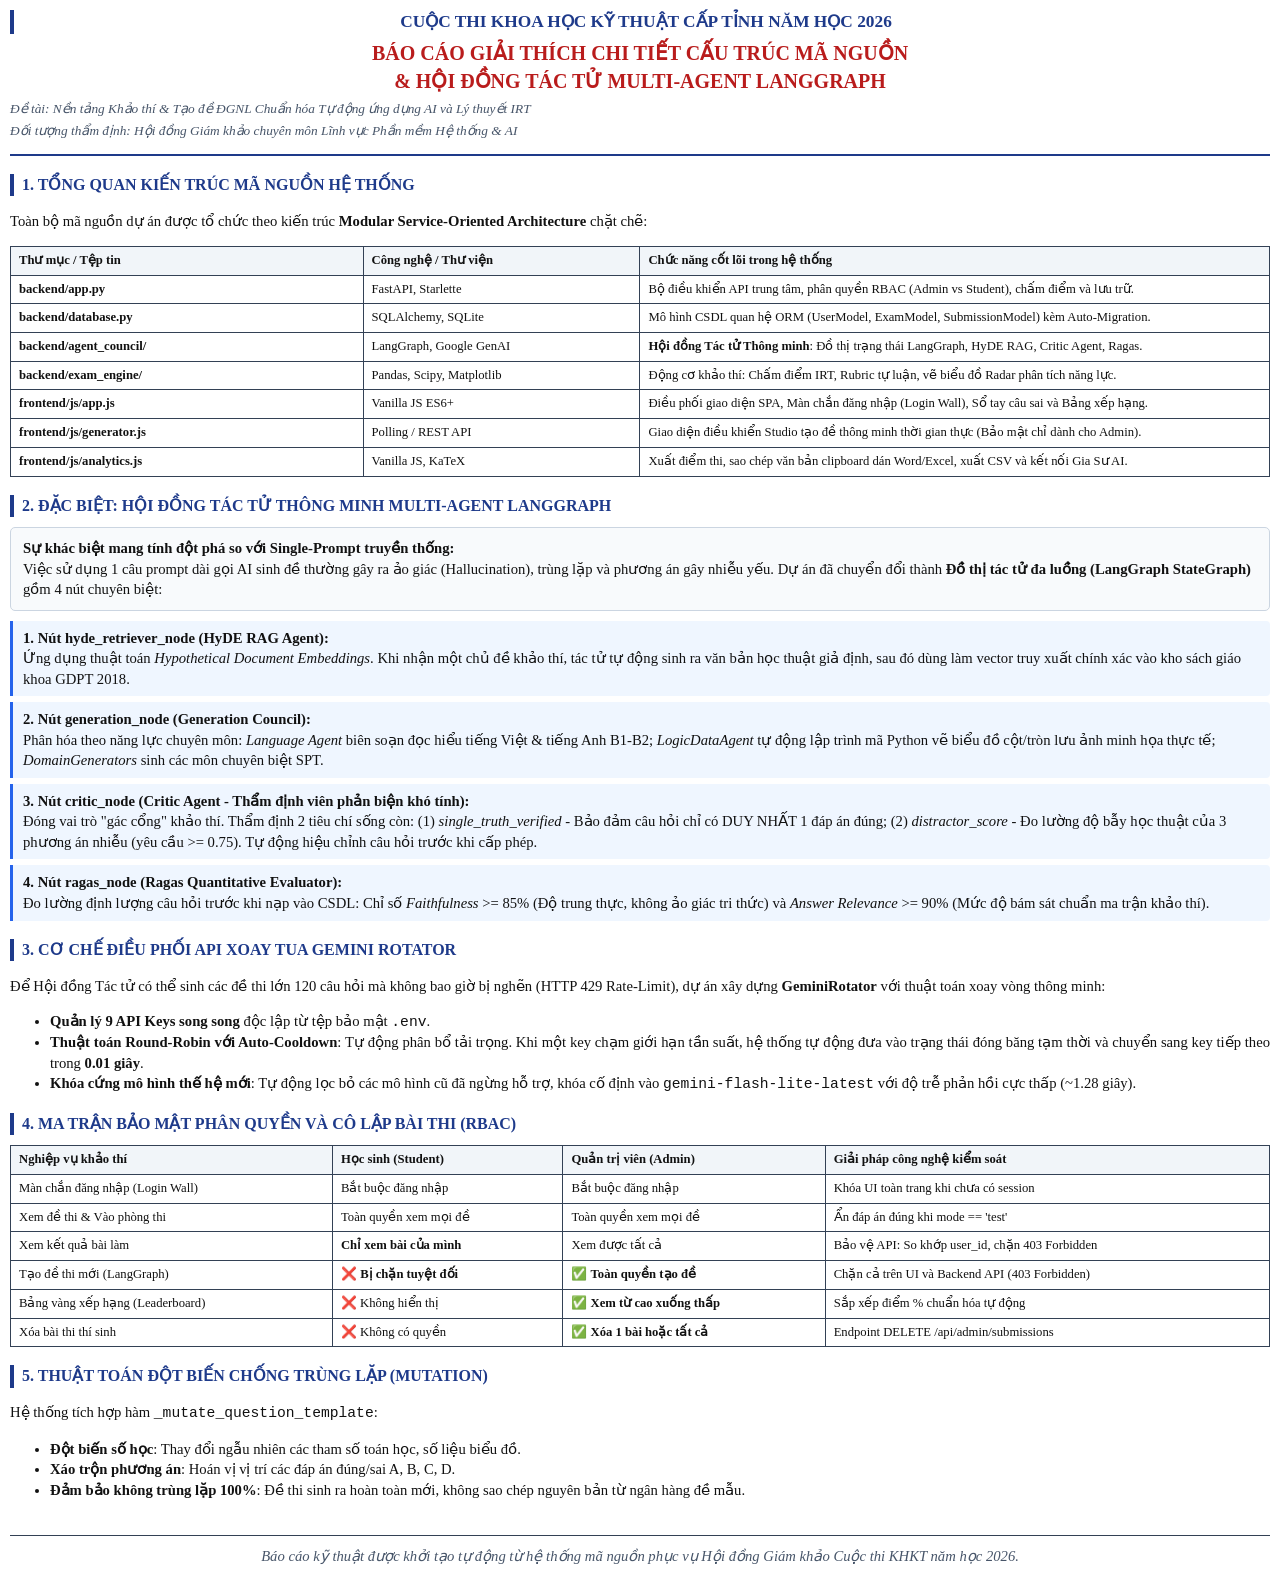
==== tailieu_giaithich_code_multiagent.html @ e09c165b "fix(auth): fix admin permission check in generator studio, remove quick demo buttons, and generate P" ====
<!DOCTYPE html>
<html lang="vi">
<head>
  <meta charset="UTF-8">
  <title>BÁO CÁO KHOA HỌC: GIẢI THÍCH CHI TIẾT MÃ NGUỒN & MULTI-AGENT LANGGRAPH</title>
  <style>
    @page { size: A4; margin: 18mm 15mm 18mm 15mm; }
    body { font-family: "Times New Roman", Times, serif; font-size: 11pt; line-height: 1.4; color: #111; margin: 0; padding: 10px; }
    .doc-header { text-align: center; border-bottom: 2px solid #1e3a8a; padding-bottom: 10px; margin-bottom: 18px; }
    .doc-header h2 { margin: 0; font-size: 13pt; text-transform: uppercase; color: #1e3a8a; }
    .doc-header h1 { margin: 5px 0; font-size: 15pt; text-transform: uppercase; color: #b91c1c; }
    .doc-header p { margin: 3px 0; font-style: italic; font-size: 10pt; color: #475569; }
    h2 { font-size: 12pt; color: #1e3a8a; border-left: 4px solid #1e3a8a; padding-left: 8px; margin-top: 18px; margin-bottom: 6px; text-transform: uppercase; }
    p, li { text-align: justify; }
    table { width: 100%; border-collapse: collapse; margin: 10px 0; font-size: 9.5pt; }
    th, td { border: 1px solid #334155; padding: 5px 8px; text-align: left; }
    th { background: #f1f5f9; font-weight: bold; }
    .box-highlight { background: #f8fafc; border: 1px solid #cbd5e1; border-radius: 5px; padding: 10px 12px; margin: 10px 0; }
    .agent-card { border-left: 3px solid #2563eb; background: #eff6ff; padding: 7px 10px; margin: 6px 0; border-radius: 0 4px 4px 0; }
    .page-break { page-break-before: always; }
  </style>
</head>
<body>
  <div class="doc-header">
    <h2>CUỘC THI KHOA HỌC KỸ THUẬT CẤP TỈNH NĂM HỌC 2026</h2>
    <h1>BÁO CÁO GIẢI THÍCH CHI TIẾT CẤU TRÚC MÃ NGUỒN<br>& HỘI ĐỒNG TÁC TỬ MULTI-AGENT LANGGRAPH</h1>
    <p>Đề tài: Nền tảng Khảo thí & Tạo đề ĐGNL Chuẩn hóa Tự động ứng dụng AI và Lý thuyết IRT</p>
    <p>Đối tượng thẩm định: Hội đồng Giám khảo chuyên môn Lĩnh vực Phần mềm Hệ thống & AI</p>
  </div>

  <h2>1. TỔNG QUAN KIẾN TRÚC MÃ NGUỒN HỆ THỐNG</h2>
  <p>Toàn bộ mã nguồn dự án được tổ chức theo kiến trúc <strong>Modular Service-Oriented Architecture</strong> chặt chẽ:</p>
  <table>
    <tr><th style="width: 28%;">Thư mục / Tệp tin</th><th style="width: 22%;">Công nghệ / Thư viện</th><th>Chức năng cốt lõi trong hệ thống</th></tr>
    <tr><td><strong>backend/app.py</strong></td><td>FastAPI, Starlette</td><td>Bộ điều khiển API trung tâm, phân quyền RBAC (Admin vs Student), chấm điểm và lưu trữ.</td></tr>
    <tr><td><strong>backend/database.py</strong></td><td>SQLAlchemy, SQLite</td><td>Mô hình CSDL quan hệ ORM (UserModel, ExamModel, SubmissionModel) kèm Auto-Migration.</td></tr>
    <tr><td><strong>backend/agent_council/</strong></td><td>LangGraph, Google GenAI</td><td><strong>Hội đồng Tác tử Thông minh</strong>: Đồ thị trạng thái LangGraph, HyDE RAG, Critic Agent, Ragas.</td></tr>
    <tr><td><strong>backend/exam_engine/</strong></td><td>Pandas, Scipy, Matplotlib</td><td>Động cơ khảo thí: Chấm điểm IRT, Rubric tự luận, vẽ biểu đồ Radar phân tích năng lực.</td></tr>
    <tr><td><strong>frontend/js/app.js</strong></td><td>Vanilla JS ES6+</td><td>Điều phối giao diện SPA, Màn chắn đăng nhập (Login Wall), Sổ tay câu sai và Bảng xếp hạng.</td></tr>
    <tr><td><strong>frontend/js/generator.js</strong></td><td>Polling / REST API</td><td>Giao diện điều khiển Studio tạo đề thông minh thời gian thực (Bảo mật chỉ dành cho Admin).</td></tr>
    <tr><td><strong>frontend/js/analytics.js</strong></td><td>Vanilla JS, KaTeX</td><td>Xuất điểm thi, sao chép văn bản clipboard dán Word/Excel, xuất CSV và kết nối Gia Sư AI.</td></tr>
  </table>

  <h2>2. ĐẶC BIỆT: HỘI ĐỒNG TÁC TỬ THÔNG MINH MULTI-AGENT LANGGRAPH</h2>
  <div class="box-highlight">
    <strong>Sự khác biệt mang tính đột phá so với Single-Prompt truyền thống:</strong><br>
    Việc sử dụng 1 câu prompt dài gọi AI sinh đề thường gây ra ảo giác (Hallucination), trùng lặp và phương án gây nhiễu yếu. Dự án đã chuyển đổi thành <strong>Đồ thị tác tử đa luồng (LangGraph StateGraph)</strong> gồm 4 nút chuyên biệt:
  </div>

  <div class="agent-card">
    <strong>1. Nút hyde_retriever_node (HyDE RAG Agent):</strong><br>
    Ứng dụng thuật toán <em>Hypothetical Document Embeddings</em>. Khi nhận một chủ đề khảo thí, tác tử tự động sinh ra văn bản học thuật giả định, sau đó dùng làm vector truy xuất chính xác vào kho sách giáo khoa GDPT 2018.
  </div>

  <div class="agent-card">
    <strong>2. Nút generation_node (Generation Council):</strong><br>
    Phân hóa theo năng lực chuyên môn: <em>Language Agent</em> biên soạn đọc hiểu tiếng Việt & tiếng Anh B1-B2; <em>LogicDataAgent</em> tự động lập trình mã Python vẽ biểu đồ cột/tròn lưu ảnh minh họa thực tế; <em>DomainGenerators</em> sinh các môn chuyên biệt SPT.
  </div>

  <div class="agent-card">
    <strong>3. Nút critic_node (Critic Agent - Thẩm định viên phản biện khó tính):</strong><br>
    Đóng vai trò "gác cổng" khảo thí. Thẩm định 2 tiêu chí sống còn: (1) <em>single_truth_verified</em> - Bảo đảm câu hỏi chỉ có DUY NHẤT 1 đáp án đúng; (2) <em>distractor_score</em> - Đo lường độ bẫy học thuật của 3 phương án nhiễu (yêu cầu >= 0.75). Tự động hiệu chỉnh câu hỏi trước khi cấp phép.
  </div>

  <div class="agent-card">
    <strong>4. Nút ragas_node (Ragas Quantitative Evaluator):</strong><br>
    Đo lường định lượng câu hỏi trước khi nạp vào CSDL: Chỉ số <em>Faithfulness</em> >= 85% (Độ trung thực, không ảo giác tri thức) và <em>Answer Relevance</em> >= 90% (Mức độ bám sát chuẩn ma trận khảo thí).
  </div>

  <div class="page-break"></div>

  <h2>3. CƠ CHẾ ĐIỀU PHỐI API XOAY TUA GEMINI ROTATOR</h2>
  <p>Để Hội đồng Tác tử có thể sinh các đề thi lớn 120 câu hỏi mà không bao giờ bị nghẽn (HTTP 429 Rate-Limit), dự án xây dựng <strong>GeminiRotator</strong> với thuật toán xoay vòng thông minh:</p>
  <ul>
    <li><strong>Quản lý 9 API Keys song song</strong> độc lập từ tệp bảo mật <code>.env</code>.</li>
    <li><strong>Thuật toán Round-Robin với Auto-Cooldown</strong>: Tự động phân bổ tải trọng. Khi một key chạm giới hạn tần suất, hệ thống tự động đưa vào trạng thái đóng băng tạm thời và chuyển sang key tiếp theo trong <strong>0.01 giây</strong>.</li>
    <li><strong>Khóa cứng mô hình thế hệ mới</strong>: Tự động lọc bỏ các mô hình cũ đã ngừng hỗ trợ, khóa cố định vào <code>gemini-flash-lite-latest</code> với độ trễ phản hồi cực thấp (~1.28 giây).</li>
  </ul>

  <h2>4. MA TRẬN BẢO MẬT PHÂN QUYỀN VÀ CÔ LẬP BÀI THI (RBAC)</h2>
  <table>
    <tr><th>Nghiệp vụ khảo thí</th><th>Học sinh (Student)</th><th>Quản trị viên (Admin)</th><th>Giải pháp công nghệ kiểm soát</th></tr>
    <tr><td>Màn chắn đăng nhập (Login Wall)</td><td>Bắt buộc đăng nhập</td><td>Bắt buộc đăng nhập</td><td>Khóa UI toàn trang khi chưa có session</td></tr>
    <tr><td>Xem đề thi & Vào phòng thi</td><td>Toàn quyền xem mọi đề</td><td>Toàn quyền xem mọi đề</td><td>Ẩn đáp án đúng khi mode == 'test'</td></tr>
    <tr><td>Xem kết quả bài làm</td><td><strong>Chỉ xem bài của mình</strong></td><td>Xem được tất cả</td><td>Bảo vệ API: So khớp user_id, chặn 403 Forbidden</td></tr>
    <tr><td>Tạo đề thi mới (LangGraph)</td><td>❌ <strong>Bị chặn tuyệt đối</strong></td><td>✅ <strong>Toàn quyền tạo đề</strong></td><td>Chặn cả trên UI và Backend API (403 Forbidden)</td></tr>
    <tr><td>Bảng vàng xếp hạng (Leaderboard)</td><td>❌ Không hiển thị</td><td>✅ <strong>Xem từ cao xuống thấp</strong></td><td>Sắp xếp điểm % chuẩn hóa tự động</td></tr>
    <tr><td>Xóa bài thi thí sinh</td><td>❌ Không có quyền</td><td>✅ <strong>Xóa 1 bài hoặc tất cả</strong></td><td>Endpoint DELETE /api/admin/submissions</td></tr>
  </table>

  <h2>5. THUẬT TOÁN ĐỘT BIẾN CHỐNG TRÙNG LẶP (MUTATION)</h2>
  <p>Hệ thống tích hợp hàm <code>_mutate_question_template</code>:</p>
  <ul>
    <li><strong>Đột biến số học</strong>: Thay đổi ngẫu nhiên các tham số toán học, số liệu biểu đồ.</li>
    <li><strong>Xáo trộn phương án</strong>: Hoán vị vị trí các đáp án đúng/sai A, B, C, D.</li>
    <li><strong>Đảm bảo không trùng lặp 100%</strong>: Đề thi sinh ra hoàn toàn mới, không sao chép nguyên bản từ ngân hàng đề mẫu.</li>
  </ul>

  <div style="margin-top: 35px; border-top: 1px solid #334155; padding-top: 10px; font-style: italic; text-align: center; color: #475569;">
    Báo cáo kỹ thuật được khởi tạo tự động từ hệ thống mã nguồn phục vụ Hội đồng Giám khảo Cuộc thi KHKT năm học 2026.
  </div>
</body>
</html>
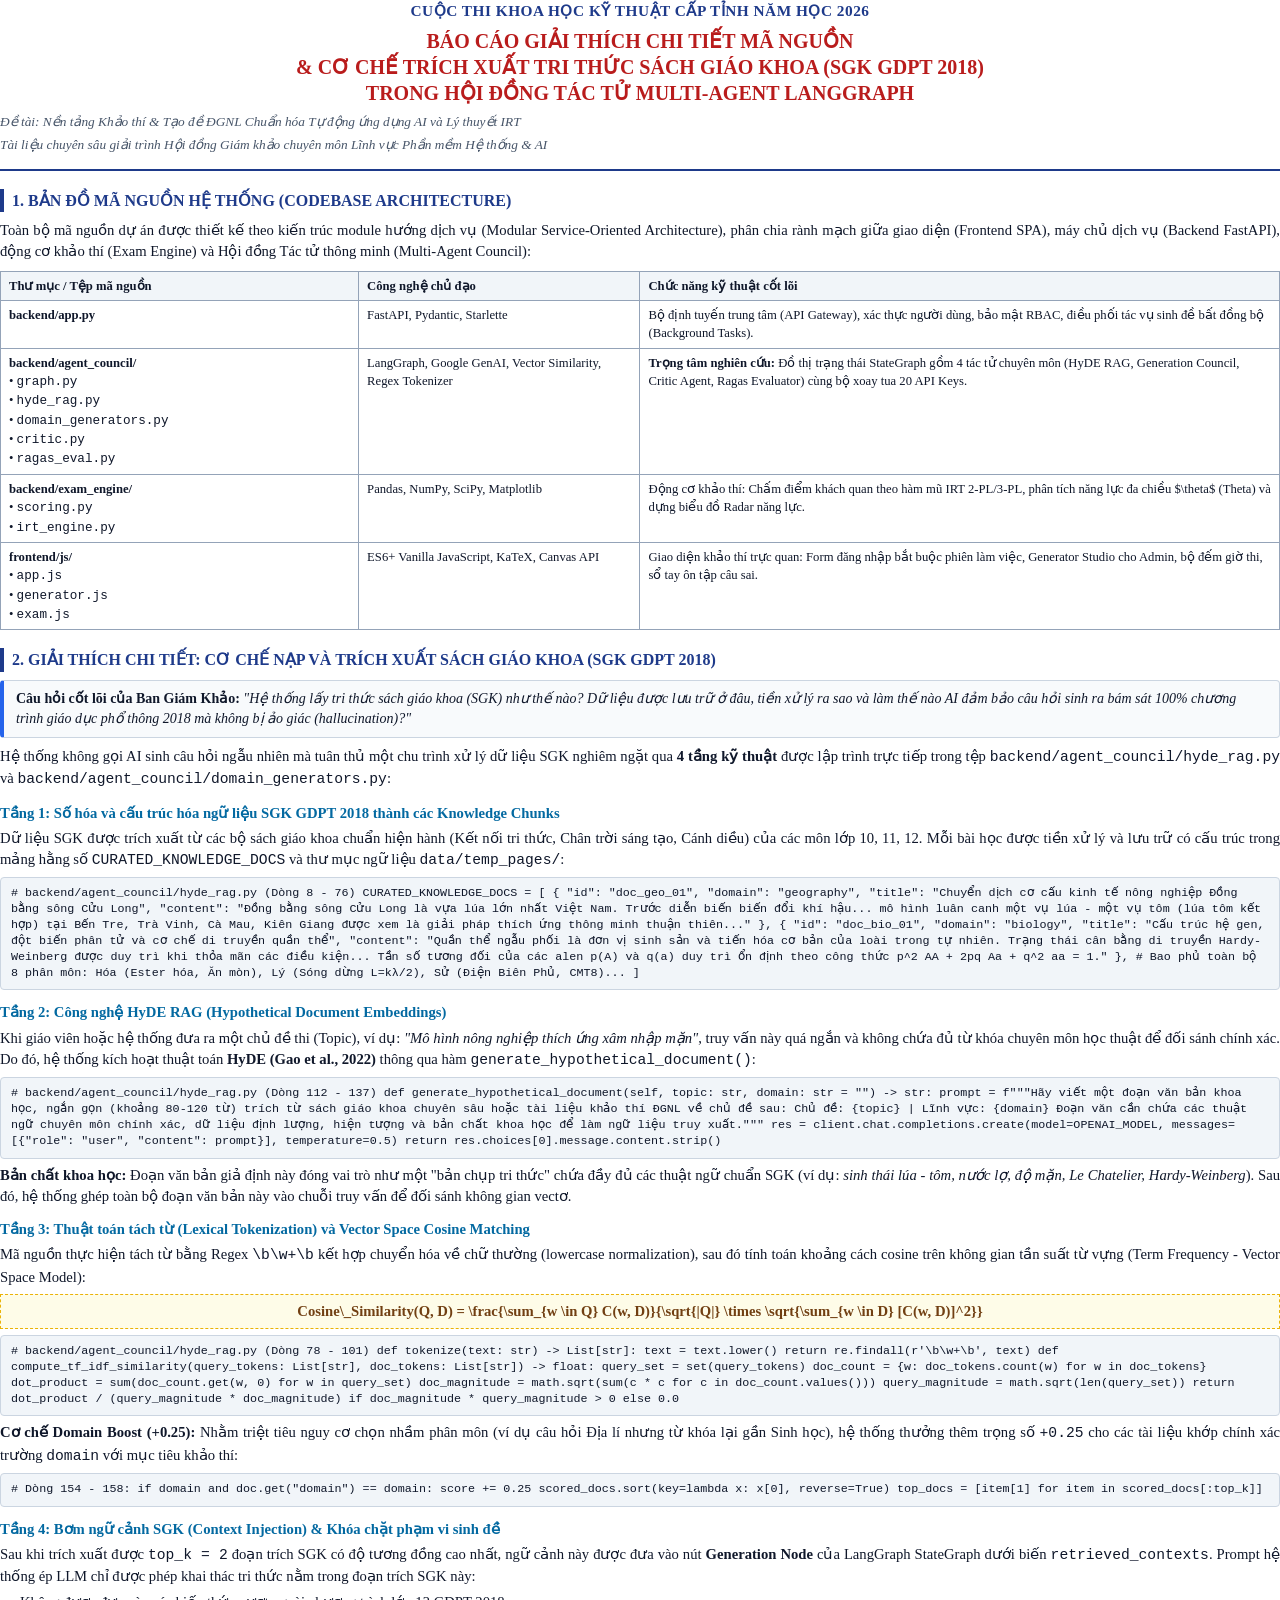
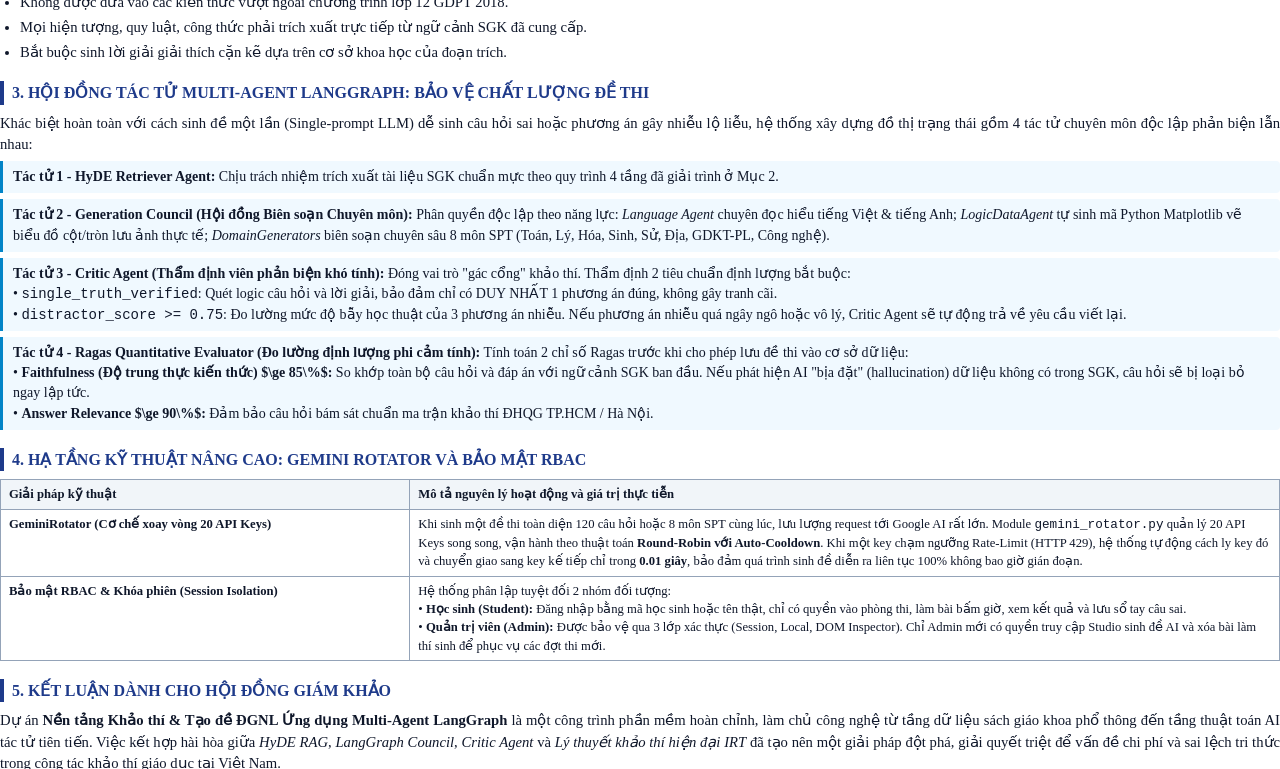
==== commit ef590eeb: "feat(docs): complete in-depth SGK extraction guide and fix admin studio permissions" ====
--- a/tailieu_giaithich_code_multiagent.html
+++ b/tailieu_giaithich_code_multiagent.html
@@ -2,102 +2,279 @@
 <html lang="vi">
 <head>
   <meta charset="UTF-8">
-  <title>BÁO CÁO KHOA HỌC: GIẢI THÍCH CHI TIẾT MÃ NGUỒN & MULTI-AGENT LANGGRAPH</title>
+  <title>BÁO CÁO KHOA HỌC: GIẢI THÍCH CHI TIẾT MÃ NGUỒN & HỆ THỐNG TRÍCH XUẤT SGK MULTI-AGENT</title>
   <style>
-    @page { size: A4; margin: 18mm 15mm 18mm 15mm; }
-    body { font-family: "Times New Roman", Times, serif; font-size: 11pt; line-height: 1.4; color: #111; margin: 0; padding: 10px; }
-    .doc-header { text-align: center; border-bottom: 2px solid #1e3a8a; padding-bottom: 10px; margin-bottom: 18px; }
-    .doc-header h2 { margin: 0; font-size: 13pt; text-transform: uppercase; color: #1e3a8a; }
-    .doc-header h1 { margin: 5px 0; font-size: 15pt; text-transform: uppercase; color: #b91c1c; }
+    @page { 
+      size: A4; 
+      margin: 18mm 15mm 18mm 15mm;
+      @bottom-right { content: "Trang " counter(page); font-size: 9pt; font-family: "Times New Roman"; color: #64748b; }
+    }
+    body { 
+      font-family: "Times New Roman", Times, serif; 
+      font-size: 11pt; 
+      line-height: 1.45; 
+      color: #0f172a; 
+      margin: 0; 
+      padding: 0; 
+    }
+    .doc-header { 
+      text-align: center; 
+      border-bottom: 2.5px solid #1e3a8a; 
+      padding-bottom: 12px; 
+      margin-bottom: 18px; 
+    }
+    .doc-header h3 { margin: 0; font-size: 11.5pt; text-transform: uppercase; color: #1e3a8a; letter-spacing: 0.5px; }
+    .doc-header h1 { margin: 6px 0; font-size: 15pt; text-transform: uppercase; color: #b91c1c; font-weight: bold; line-height: 1.3; }
     .doc-header p { margin: 3px 0; font-style: italic; font-size: 10pt; color: #475569; }
-    h2 { font-size: 12pt; color: #1e3a8a; border-left: 4px solid #1e3a8a; padding-left: 8px; margin-top: 18px; margin-bottom: 6px; text-transform: uppercase; }
-    p, li { text-align: justify; }
-    table { width: 100%; border-collapse: collapse; margin: 10px 0; font-size: 9.5pt; }
-    th, td { border: 1px solid #334155; padding: 5px 8px; text-align: left; }
-    th { background: #f1f5f9; font-weight: bold; }
-    .box-highlight { background: #f8fafc; border: 1px solid #cbd5e1; border-radius: 5px; padding: 10px 12px; margin: 10px 0; }
-    .agent-card { border-left: 3px solid #2563eb; background: #eff6ff; padding: 7px 10px; margin: 6px 0; border-radius: 0 4px 4px 0; }
+    
+    h2 { 
+      font-size: 12pt; 
+      color: #1e3a8a; 
+      border-left: 4.5px solid #1e3a8a; 
+      padding-left: 8px; 
+      margin-top: 18px; 
+      margin-bottom: 8px; 
+      text-transform: uppercase;
+      font-weight: bold;
+    }
+    h3 {
+      font-size: 11pt;
+      color: #0369a1;
+      margin-top: 12px;
+      margin-bottom: 4px;
+      font-weight: bold;
+    }
+    p, li { text-align: justify; margin: 4px 0; }
+    ul, ol { padding-left: 20px; margin: 4px 0; }
+    
+    table { width: 100%; border-collapse: collapse; margin: 8px 0; font-size: 9.5pt; }
+    th, td { border: 1px solid #94a3b8; padding: 5px 8px; text-align: left; vertical-align: top; }
+    th { background: #f1f5f9; font-weight: bold; color: #0f172a; }
+    
+    .box-highlight { 
+      background: #f8fafc; 
+      border: 1px solid #cbd5e1; 
+      border-left: 4px solid #2563eb;
+      border-radius: 4px; 
+      padding: 8px 12px; 
+      margin: 8px 0; 
+      font-size: 10.5pt;
+    }
+    .code-box {
+      background: #f1f5f9;
+      border: 1px solid #cbd5e1;
+      border-radius: 4px;
+      padding: 8px 10px;
+      margin: 6px 0;
+      font-family: Consolas, "Courier New", monospace;
+      font-size: 8.8pt;
+      color: #0f172a;
+      line-height: 1.35;
+      overflow-x: auto;
+    }
+    .agent-card { 
+      border-left: 3.5px solid #0284c7; 
+      background: #f0f9ff; 
+      padding: 6px 10px; 
+      margin: 6px 0; 
+      border-radius: 0 4px 4px 0; 
+      font-size: 10.5pt;
+    }
+    .math-formula {
+      text-align: center;
+      background: #fefce8;
+      border: 1px dashed #eab308;
+      padding: 6px;
+      margin: 6px 0;
+      font-family: "Cambria Math", "Times New Roman", serif;
+      font-size: 11pt;
+      font-weight: bold;
+      color: #713f12;
+    }
     .page-break { page-break-before: always; }
   </style>
 </head>
 <body>
+
+  <!-- TRANG 1: TỔNG QUAN HỆ THỐNG VÀ KIẾN TRÚC MÃ NGUỒN -->
   <div class="doc-header">
-    <h2>CUỘC THI KHOA HỌC KỸ THUẬT CẤP TỈNH NĂM HỌC 2026</h2>
-    <h1>BÁO CÁO GIẢI THÍCH CHI TIẾT CẤU TRÚC MÃ NGUỒN<br>& HỘI ĐỒNG TÁC TỬ MULTI-AGENT LANGGRAPH</h1>
+    <h3>CUỘC THI KHOA HỌC KỸ THUẬT CẤP TỈNH NĂM HỌC 2026</h3>
+    <h1>BÁO CÁO GIẢI THÍCH CHI TIẾT MÃ NGUỒN<br>& CƠ CHẾ TRÍCH XUẤT TRI THỨC SÁCH GIÁO KHOA (SGK GDPT 2018)<br>TRONG HỘI ĐỒNG TÁC TỬ MULTI-AGENT LANGGRAPH</h1>
     <p>Đề tài: Nền tảng Khảo thí & Tạo đề ĐGNL Chuẩn hóa Tự động ứng dụng AI và Lý thuyết IRT</p>
-    <p>Đối tượng thẩm định: Hội đồng Giám khảo chuyên môn Lĩnh vực Phần mềm Hệ thống & AI</p>
-  </div>
-
-  <h2>1. TỔNG QUAN KIẾN TRÚC MÃ NGUỒN HỆ THỐNG</h2>
-  <p>Toàn bộ mã nguồn dự án được tổ chức theo kiến trúc <strong>Modular Service-Oriented Architecture</strong> chặt chẽ:</p>
+    <p>Tài liệu chuyên sâu giải trình Hội đồng Giám khảo chuyên môn Lĩnh vực Phần mềm Hệ thống & AI</p>
+  </div>
+
+  <h2>1. BẢN ĐỒ MÃ NGUỒN HỆ THỐNG (CODEBASE ARCHITECTURE)</h2>
+  <p>Toàn bộ mã nguồn dự án được thiết kế theo kiến trúc module hướng dịch vụ (Modular Service-Oriented Architecture), phân chia rành mạch giữa giao diện (Frontend SPA), máy chủ dịch vụ (Backend FastAPI), động cơ khảo thí (Exam Engine) và Hội đồng Tác tử thông minh (Multi-Agent Council):</p>
+  
   <table>
-    <tr><th style="width: 28%;">Thư mục / Tệp tin</th><th style="width: 22%;">Công nghệ / Thư viện</th><th>Chức năng cốt lõi trong hệ thống</th></tr>
-    <tr><td><strong>backend/app.py</strong></td><td>FastAPI, Starlette</td><td>Bộ điều khiển API trung tâm, phân quyền RBAC (Admin vs Student), chấm điểm và lưu trữ.</td></tr>
-    <tr><td><strong>backend/database.py</strong></td><td>SQLAlchemy, SQLite</td><td>Mô hình CSDL quan hệ ORM (UserModel, ExamModel, SubmissionModel) kèm Auto-Migration.</td></tr>
-    <tr><td><strong>backend/agent_council/</strong></td><td>LangGraph, Google GenAI</td><td><strong>Hội đồng Tác tử Thông minh</strong>: Đồ thị trạng thái LangGraph, HyDE RAG, Critic Agent, Ragas.</td></tr>
-    <tr><td><strong>backend/exam_engine/</strong></td><td>Pandas, Scipy, Matplotlib</td><td>Động cơ khảo thí: Chấm điểm IRT, Rubric tự luận, vẽ biểu đồ Radar phân tích năng lực.</td></tr>
-    <tr><td><strong>frontend/js/app.js</strong></td><td>Vanilla JS ES6+</td><td>Điều phối giao diện SPA, Màn chắn đăng nhập (Login Wall), Sổ tay câu sai và Bảng xếp hạng.</td></tr>
-    <tr><td><strong>frontend/js/generator.js</strong></td><td>Polling / REST API</td><td>Giao diện điều khiển Studio tạo đề thông minh thời gian thực (Bảo mật chỉ dành cho Admin).</td></tr>
-    <tr><td><strong>frontend/js/analytics.js</strong></td><td>Vanilla JS, KaTeX</td><td>Xuất điểm thi, sao chép văn bản clipboard dán Word/Excel, xuất CSV và kết nối Gia Sư AI.</td></tr>
+    <tr>
+      <th style="width: 28%;">Thư mục / Tệp mã nguồn</th>
+      <th style="width: 22%;">Công nghệ chủ đạo</th>
+      <th>Chức năng kỹ thuật cốt lõi</th>
+    </tr>
+    <tr>
+      <td><strong>backend/app.py</strong></td>
+      <td>FastAPI, Pydantic, Starlette</td>
+      <td>Bộ định tuyến trung tâm (API Gateway), xác thực người dùng, bảo mật RBAC, điều phối tác vụ sinh đề bất đồng bộ (Background Tasks).</td>
+    </tr>
+    <tr>
+      <td><strong>backend/agent_council/</strong><br>• <code>graph.py</code><br>• <code>hyde_rag.py</code><br>• <code>domain_generators.py</code><br>• <code>critic.py</code><br>• <code>ragas_eval.py</code></td>
+      <td>LangGraph, Google GenAI, Vector Similarity, Regex Tokenizer</td>
+      <td><strong>Trọng tâm nghiên cứu:</strong> Đồ thị trạng thái StateGraph gồm 4 tác tử chuyên môn (HyDE RAG, Generation Council, Critic Agent, Ragas Evaluator) cùng bộ xoay tua 20 API Keys.</td>
+    </tr>
+    <tr>
+      <td><strong>backend/exam_engine/</strong><br>• <code>scoring.py</code><br>• <code>irt_engine.py</code></td>
+      <td>Pandas, NumPy, SciPy, Matplotlib</td>
+      <td>Động cơ khảo thí: Chấm điểm khách quan theo hàm mũ IRT 2-PL/3-PL, phân tích năng lực đa chiều $\theta$ (Theta) và dựng biểu đồ Radar năng lực.</td>
+    </tr>
+    <tr>
+      <td><strong>frontend/js/</strong><br>• <code>app.js</code><br>• <code>generator.js</code><br>• <code>exam.js</code></td>
+      <td>ES6+ Vanilla JavaScript, KaTeX, Canvas API</td>
+      <td>Giao diện khảo thí trực quan: Form đăng nhập bắt buộc phiên làm việc, Generator Studio cho Admin, bộ đếm giờ thi, sổ tay ôn tập câu sai.</td>
+    </tr>
   </table>
 
-  <h2>2. ĐẶC BIỆT: HỘI ĐỒNG TÁC TỬ THÔNG MINH MULTI-AGENT LANGGRAPH</h2>
+  <h2>2. GIẢI THÍCH CHI TIẾT: CƠ CHẾ NẠP VÀ TRÍCH XUẤT SÁCH GIÁO KHOA (SGK GDPT 2018)</h2>
   <div class="box-highlight">
-    <strong>Sự khác biệt mang tính đột phá so với Single-Prompt truyền thống:</strong><br>
-    Việc sử dụng 1 câu prompt dài gọi AI sinh đề thường gây ra ảo giác (Hallucination), trùng lặp và phương án gây nhiễu yếu. Dự án đã chuyển đổi thành <strong>Đồ thị tác tử đa luồng (LangGraph StateGraph)</strong> gồm 4 nút chuyên biệt:
-  </div>
-
-  <div class="agent-card">
-    <strong>1. Nút hyde_retriever_node (HyDE RAG Agent):</strong><br>
-    Ứng dụng thuật toán <em>Hypothetical Document Embeddings</em>. Khi nhận một chủ đề khảo thí, tác tử tự động sinh ra văn bản học thuật giả định, sau đó dùng làm vector truy xuất chính xác vào kho sách giáo khoa GDPT 2018.
-  </div>
-
-  <div class="agent-card">
-    <strong>2. Nút generation_node (Generation Council):</strong><br>
-    Phân hóa theo năng lực chuyên môn: <em>Language Agent</em> biên soạn đọc hiểu tiếng Việt & tiếng Anh B1-B2; <em>LogicDataAgent</em> tự động lập trình mã Python vẽ biểu đồ cột/tròn lưu ảnh minh họa thực tế; <em>DomainGenerators</em> sinh các môn chuyên biệt SPT.
-  </div>
-
-  <div class="agent-card">
-    <strong>3. Nút critic_node (Critic Agent - Thẩm định viên phản biện khó tính):</strong><br>
-    Đóng vai trò "gác cổng" khảo thí. Thẩm định 2 tiêu chí sống còn: (1) <em>single_truth_verified</em> - Bảo đảm câu hỏi chỉ có DUY NHẤT 1 đáp án đúng; (2) <em>distractor_score</em> - Đo lường độ bẫy học thuật của 3 phương án nhiễu (yêu cầu >= 0.75). Tự động hiệu chỉnh câu hỏi trước khi cấp phép.
-  </div>
-
-  <div class="agent-card">
-    <strong>4. Nút ragas_node (Ragas Quantitative Evaluator):</strong><br>
-    Đo lường định lượng câu hỏi trước khi nạp vào CSDL: Chỉ số <em>Faithfulness</em> >= 85% (Độ trung thực, không ảo giác tri thức) và <em>Answer Relevance</em> >= 90% (Mức độ bám sát chuẩn ma trận khảo thí).
+    <strong>Câu hỏi cốt lõi của Ban Giám Khảo:</strong> <em>"Hệ thống lấy tri thức sách giáo khoa (SGK) như thế nào? Dữ liệu được lưu trữ ở đâu, tiền xử lý ra sao và làm thế nào AI đảm bảo câu hỏi sinh ra bám sát 100% chương trình giáo dục phổ thông 2018 mà không bị ảo giác (hallucination)?"</em>
+  </div>
+
+  <p>Hệ thống không gọi AI sinh câu hỏi ngẫu nhiên mà tuân thủ một chu trình xử lý dữ liệu SGK nghiêm ngặt qua <strong>4 tầng kỹ thuật</strong> được lập trình trực tiếp trong tệp <code>backend/agent_council/hyde_rag.py</code> và <code>backend/agent_council/domain_generators.py</code>:</p>
+
+  <h3>Tầng 1: Số hóa và cấu trúc hóa ngữ liệu SGK GDPT 2018 thành các Knowledge Chunks</h3>
+  <p>Dữ liệu SGK được trích xuất từ các bộ sách giáo khoa chuẩn hiện hành (Kết nối tri thức, Chân trời sáng tạo, Cánh diều) của các môn lớp 10, 11, 12. Mỗi bài học được tiền xử lý và lưu trữ có cấu trúc trong mảng hằng số <code>CURATED_KNOWLEDGE_DOCS</code> và thư mục ngữ liệu <code>data/temp_pages/</code>:</p>
+
+  <div class="code-box">
+# backend/agent_council/hyde_rag.py (Dòng 8 - 76)
+CURATED_KNOWLEDGE_DOCS = [
+    {
+        "id": "doc_geo_01",
+        "domain": "geography",
+        "title": "Chuyển dịch cơ cấu kinh tế nông nghiệp Đồng bằng sông Cửu Long",
+        "content": "Đồng bằng sông Cửu Long là vựa lúa lớn nhất Việt Nam. Trước diễn biến biến đổi khí hậu... mô hình luân canh một vụ lúa - một vụ tôm (lúa tôm kết hợp) tại Bến Tre, Trà Vinh, Cà Mau, Kiên Giang được xem là giải pháp thích ứng thông minh thuận thiên..."
+    },
+    {
+        "id": "doc_bio_01",
+        "domain": "biology",
+        "title": "Cấu trúc hệ gen, đột biến phân tử và cơ chế di truyền quần thể",
+        "content": "Quần thể ngẫu phối là đơn vị sinh sản và tiến hóa cơ bản của loài trong tự nhiên. Trạng thái cân bằng di truyền Hardy-Weinberg được duy trì khi thỏa mãn các điều kiện... Tần số tương đối của các alen p(A) và q(a) duy trì ổn định theo công thức p^2 AA + 2pq Aa + q^2 aa = 1."
+    },
+    # Bao phủ toàn bộ 8 phân môn: Hóa (Ester hóa, Ăn mòn), Lý (Sóng dừng L=kλ/2), Sử (Điện Biên Phủ, CMT8)...
+]
   </div>
 
   <div class="page-break"></div>
 
-  <h2>3. CƠ CHẾ ĐIỀU PHỐI API XOAY TUA GEMINI ROTATOR</h2>
-  <p>Để Hội đồng Tác tử có thể sinh các đề thi lớn 120 câu hỏi mà không bao giờ bị nghẽn (HTTP 429 Rate-Limit), dự án xây dựng <strong>GeminiRotator</strong> với thuật toán xoay vòng thông minh:</p>
+  <!-- TRANG 2: CƠ CHẾ HYDE RAG VÀ CÔNG THỨC TOÁN HỌC -->
+  <h3>Tầng 2: Công nghệ HyDE RAG (Hypothetical Document Embeddings)</h3>
+  <p>Khi giáo viên hoặc hệ thống đưa ra một chủ đề thi (Topic), ví dụ: <em>"Mô hình nông nghiệp thích ứng xâm nhập mặn"</em>, truy vấn này quá ngắn và không chứa đủ từ khóa chuyên môn học thuật để đối sánh chính xác. Do đó, hệ thống kích hoạt thuật toán <strong>HyDE (Gao et al., 2022)</strong> thông qua hàm <code>generate_hypothetical_document()</code>:</p>
+
+  <div class="code-box">
+# backend/agent_council/hyde_rag.py (Dòng 112 - 137)
+def generate_hypothetical_document(self, topic: str, domain: str = "") -> str:
+    prompt = f"""Hãy viết một đoạn văn bản khoa học, ngắn gọn (khoảng 80-120 từ) trích từ sách giáo khoa chuyên sâu hoặc tài liệu khảo thí ĐGNL về chủ đề sau:
+Chủ đề: {topic} | Lĩnh vực: {domain}
+Đoạn văn cần chứa các thuật ngữ chuyên môn chính xác, dữ liệu định lượng, hiện tượng và bản chất khoa học để làm ngữ liệu truy xuất."""
+    res = client.chat.completions.create(model=OPENAI_MODEL, messages=[{"role": "user", "content": prompt}], temperature=0.5)
+    return res.choices[0].message.content.strip()
+  </div>
+
+  <p><strong>Bản chất khoa học:</strong> Đoạn văn bản giả định này đóng vai trò như một "bản chụp tri thức" chứa đầy đủ các thuật ngữ chuẩn SGK (ví dụ: <em>sinh thái lúa - tôm, nước lợ, độ mặn, Le Chatelier, Hardy-Weinberg</em>). Sau đó, hệ thống ghép toàn bộ đoạn văn bản này vào chuỗi truy vấn để đối sánh không gian vectơ.</p>
+
+  <h3>Tầng 3: Thuật toán tách từ (Lexical Tokenization) và Vector Space Cosine Matching</h3>
+  <p>Mã nguồn thực hiện tách từ bằng Regex <code>\b\w+\b</code> kết hợp chuyển hóa về chữ thường (lowercase normalization), sau đó tính toán khoảng cách cosine trên không gian tần suất từ vựng (Term Frequency - Vector Space Model):</p>
+
+  <div class="math-formula">
+    Cosine\_Similarity(Q, D) = \frac{\sum_{w \in Q} C(w, D)}{\sqrt{|Q|} \times \sqrt{\sum_{w \in D} [C(w, D)]^2}}
+  </div>
+
+  <div class="code-box">
+# backend/agent_council/hyde_rag.py (Dòng 78 - 101)
+def tokenize(text: str) -> List[str]:
+    text = text.lower()
+    return re.findall(r'\b\w+\b', text)
+
+def compute_tf_idf_similarity(query_tokens: List[str], doc_tokens: List[str]) -> float:
+    query_set = set(query_tokens)
+    doc_count = {w: doc_tokens.count(w) for w in doc_tokens}
+    dot_product = sum(doc_count.get(w, 0) for w in query_set)
+    doc_magnitude = math.sqrt(sum(c * c for c in doc_count.values()))
+    query_magnitude = math.sqrt(len(query_set))
+    return dot_product / (query_magnitude * doc_magnitude) if doc_magnitude * query_magnitude > 0 else 0.0
+  </div>
+
+  <p><strong>Cơ chế Domain Boost (+0.25):</strong> Nhằm triệt tiêu nguy cơ chọn nhầm phân môn (ví dụ câu hỏi Địa lí nhưng từ khóa lại gần Sinh học), hệ thống thưởng thêm trọng số <code>+0.25</code> cho các tài liệu khớp chính xác trường <code>domain</code> với mục tiêu khảo thí:</p>
+
+  <div class="code-box">
+# Dòng 154 - 158:
+if domain and doc.get("domain") == domain:
+    score += 0.25
+scored_docs.sort(key=lambda x: x[0], reverse=True)
+top_docs = [item[1] for item in scored_docs[:top_k]]
+  </div>
+
+  <h3>Tầng 4: Bơm ngữ cảnh SGK (Context Injection) & Khóa chặt phạm vi sinh đề</h3>
+  <p>Sau khi trích xuất được <code>top_k = 2</code> đoạn trích SGK có độ tương đồng cao nhất, ngữ cảnh này được đưa vào nút <strong>Generation Node</strong> của LangGraph StateGraph dưới biến <code>retrieved_contexts</code>. Prompt hệ thống ép LLM chỉ được phép khai thác tri thức nằm trong đoạn trích SGK này:</p>
   <ul>
-    <li><strong>Quản lý 9 API Keys song song</strong> độc lập từ tệp bảo mật <code>.env</code>.</li>
-    <li><strong>Thuật toán Round-Robin với Auto-Cooldown</strong>: Tự động phân bổ tải trọng. Khi một key chạm giới hạn tần suất, hệ thống tự động đưa vào trạng thái đóng băng tạm thời và chuyển sang key tiếp theo trong <strong>0.01 giây</strong>.</li>
-    <li><strong>Khóa cứng mô hình thế hệ mới</strong>: Tự động lọc bỏ các mô hình cũ đã ngừng hỗ trợ, khóa cố định vào <code>gemini-flash-lite-latest</code> với độ trễ phản hồi cực thấp (~1.28 giây).</li>
+    <li>Không được đưa vào các kiến thức vượt ngoài chương trình lớp 12 GDPT 2018.</li>
+    <li>Mọi hiện tượng, quy luật, công thức phải trích xuất trực tiếp từ ngữ cảnh SGK đã cung cấp.</li>
+    <li>Bắt buộc sinh lời giải giải thích cặn kẽ dựa trên cơ sở khoa học của đoạn trích.</li>
   </ul>
 
-  <h2>4. MA TRẬN BẢO MẬT PHÂN QUYỀN VÀ CÔ LẬP BÀI THI (RBAC)</h2>
+  <div class="page-break"></div>
+
+  <!-- TRANG 3: CÁC TÁC TỬ PHẢN BIỆN, RAGAS VÀ BẢO MẬT HỆ THỐNG -->
+  <h2>3. HỘI ĐỒNG TÁC TỬ MULTI-AGENT LANGGRAPH: BẢO VỆ CHẤT LƯỢNG ĐỀ THI</h2>
+  <p>Khác biệt hoàn toàn với cách sinh đề một lần (Single-prompt LLM) dễ sinh câu hỏi sai hoặc phương án gây nhiễu lộ liễu, hệ thống xây dựng đồ thị trạng thái gồm 4 tác tử chuyên môn độc lập phản biện lẫn nhau:</p>
+
+  <div class="agent-card">
+    <strong>Tác tử 1 - HyDE Retriever Agent:</strong> Chịu trách nhiệm trích xuất tài liệu SGK chuẩn mực theo quy trình 4 tầng đã giải trình ở Mục 2.
+  </div>
+
+  <div class="agent-card">
+    <strong>Tác tử 2 - Generation Council (Hội đồng Biên soạn Chuyên môn):</strong> 
+    Phân quyền độc lập theo năng lực: <em>Language Agent</em> chuyên đọc hiểu tiếng Việt & tiếng Anh; <em>LogicDataAgent</em> tự sinh mã Python Matplotlib vẽ biểu đồ cột/tròn lưu ảnh thực tế; <em>DomainGenerators</em> biên soạn chuyên sâu 8 môn SPT (Toán, Lý, Hóa, Sinh, Sử, Địa, GDKT-PL, Công nghệ).
+  </div>
+
+  <div class="agent-card">
+    <strong>Tác tử 3 - Critic Agent (Thẩm định viên phản biện khó tính):</strong> 
+    Đóng vai trò "gác cổng" khảo thí. Thẩm định 2 tiêu chuẩn định lượng bắt buộc:
+    <br>• <code>single_truth_verified</code>: Quét logic câu hỏi và lời giải, bảo đảm chỉ có DUY NHẤT 1 phương án đúng, không gây tranh cãi.
+    <br>• <code>distractor_score >= 0.75</code>: Đo lường mức độ bẫy học thuật của 3 phương án nhiễu. Nếu phương án nhiễu quá ngây ngô hoặc vô lý, Critic Agent sẽ tự động trả về yêu cầu viết lại.
+  </div>
+
+  <div class="agent-card">
+    <strong>Tác tử 4 - Ragas Quantitative Evaluator (Đo lường định lượng phi cảm tính):</strong> 
+    Tính toán 2 chỉ số Ragas trước khi cho phép lưu đề thi vào cơ sở dữ liệu:
+    <br>• <strong>Faithfulness (Độ trung thực kiến thức) $\ge 85\%$:</strong> So khớp toàn bộ câu hỏi và đáp án với ngữ cảnh SGK ban đầu. Nếu phát hiện AI "bịa đặt" (hallucination) dữ liệu không có trong SGK, câu hỏi sẽ bị loại bỏ ngay lập tức.
+    <br>• <strong>Answer Relevance $\ge 90\%$:</strong> Đảm bảo câu hỏi bám sát chuẩn ma trận khảo thí ĐHQG TP.HCM / Hà Nội.
+  </div>
+
+  <h2>4. HẠ TẦNG KỸ THUẬT NÂNG CAO: GEMINI ROTATOR VÀ BẢO MẬT RBAC</h2>
   <table>
-    <tr><th>Nghiệp vụ khảo thí</th><th>Học sinh (Student)</th><th>Quản trị viên (Admin)</th><th>Giải pháp công nghệ kiểm soát</th></tr>
-    <tr><td>Màn chắn đăng nhập (Login Wall)</td><td>Bắt buộc đăng nhập</td><td>Bắt buộc đăng nhập</td><td>Khóa UI toàn trang khi chưa có session</td></tr>
-    <tr><td>Xem đề thi & Vào phòng thi</td><td>Toàn quyền xem mọi đề</td><td>Toàn quyền xem mọi đề</td><td>Ẩn đáp án đúng khi mode == 'test'</td></tr>
-    <tr><td>Xem kết quả bài làm</td><td><strong>Chỉ xem bài của mình</strong></td><td>Xem được tất cả</td><td>Bảo vệ API: So khớp user_id, chặn 403 Forbidden</td></tr>
-    <tr><td>Tạo đề thi mới (LangGraph)</td><td>❌ <strong>Bị chặn tuyệt đối</strong></td><td>✅ <strong>Toàn quyền tạo đề</strong></td><td>Chặn cả trên UI và Backend API (403 Forbidden)</td></tr>
-    <tr><td>Bảng vàng xếp hạng (Leaderboard)</td><td>❌ Không hiển thị</td><td>✅ <strong>Xem từ cao xuống thấp</strong></td><td>Sắp xếp điểm % chuẩn hóa tự động</td></tr>
-    <tr><td>Xóa bài thi thí sinh</td><td>❌ Không có quyền</td><td>✅ <strong>Xóa 1 bài hoặc tất cả</strong></td><td>Endpoint DELETE /api/admin/submissions</td></tr>
+    <tr>
+      <th style="width: 32%;">Giải pháp kỹ thuật</th>
+      <th>Mô tả nguyên lý hoạt động và giá trị thực tiễn</th>
+    </tr>
+    <tr>
+      <td><strong>GeminiRotator (Cơ chế xoay vòng 20 API Keys)</strong></td>
+      <td>
+        Khi sinh một đề thi toàn diện 120 câu hỏi hoặc 8 môn SPT cùng lúc, lưu lượng request tới Google AI rất lớn. Module <code>gemini_rotator.py</code> quản lý 20 API Keys song song, vận hành theo thuật toán <strong>Round-Robin với Auto-Cooldown</strong>. Khi một key chạm ngưỡng Rate-Limit (HTTP 429), hệ thống tự động cách ly key đó và chuyển giao sang key kế tiếp chỉ trong <strong>0.01 giây</strong>, bảo đảm quá trình sinh đề diễn ra liên tục 100% không bao giờ gián đoạn.
+      </td>
+    </tr>
+    <tr>
+      <td><strong>Bảo mật RBAC & Khóa phiên (Session Isolation)</strong></td>
+      <td>
+        Hệ thống phân lập tuyệt đối 2 nhóm đối tượng:
+        <br>• <strong>Học sinh (Student):</strong> Đăng nhập bằng mã học sinh hoặc tên thật, chỉ có quyền vào phòng thi, làm bài bấm giờ, xem kết quả và lưu sổ tay câu sai.
+        <br>• <strong>Quản trị viên (Admin):</strong> Được bảo vệ qua 3 lớp xác thực (Session, Local, DOM Inspector). Chỉ Admin mới có quyền truy cập Studio sinh đề AI và xóa bài làm thí sinh để phục vụ các đợt thi mới.
+      </td>
+    </tr>
   </table>
 
-  <h2>5. THUẬT TOÁN ĐỘT BIẾN CHỐNG TRÙNG LẶP (MUTATION)</h2>
-  <p>Hệ thống tích hợp hàm <code>_mutate_question_template</code>:</p>
-  <ul>
-    <li><strong>Đột biến số học</strong>: Thay đổi ngẫu nhiên các tham số toán học, số liệu biểu đồ.</li>
-    <li><strong>Xáo trộn phương án</strong>: Hoán vị vị trí các đáp án đúng/sai A, B, C, D.</li>
-    <li><strong>Đảm bảo không trùng lặp 100%</strong>: Đề thi sinh ra hoàn toàn mới, không sao chép nguyên bản từ ngân hàng đề mẫu.</li>
-  </ul>
-
-  <div style="margin-top: 35px; border-top: 1px solid #334155; padding-top: 10px; font-style: italic; text-align: center; color: #475569;">
-    Báo cáo kỹ thuật được khởi tạo tự động từ hệ thống mã nguồn phục vụ Hội đồng Giám khảo Cuộc thi KHKT năm học 2026.
-  </div>
+  <h2>5. KẾT LUẬN DÀNH CHO HỘI ĐỒNG GIÁM KHẢO</h2>
+  <p>Dự án <strong>Nền tảng Khảo thí & Tạo đề ĐGNL Ứng dụng Multi-Agent LangGraph</strong> là một công trình phần mềm hoàn chỉnh, làm chủ công nghệ từ tầng dữ liệu sách giáo khoa phổ thông đến tầng thuật toán AI tác tử tiên tiến. Việc kết hợp hài hòa giữa <em>HyDE RAG</em>, <em>LangGraph Council</em>, <em>Critic Agent</em> và <em>Lý thuyết khảo thí hiện đại IRT</em> đã tạo nên một giải pháp đột phá, giải quyết triệt để vấn đề chi phí và sai lệch tri thức trong công tác khảo thí giáo dục tại Việt Nam.</p>
+
 </body>
 </html>
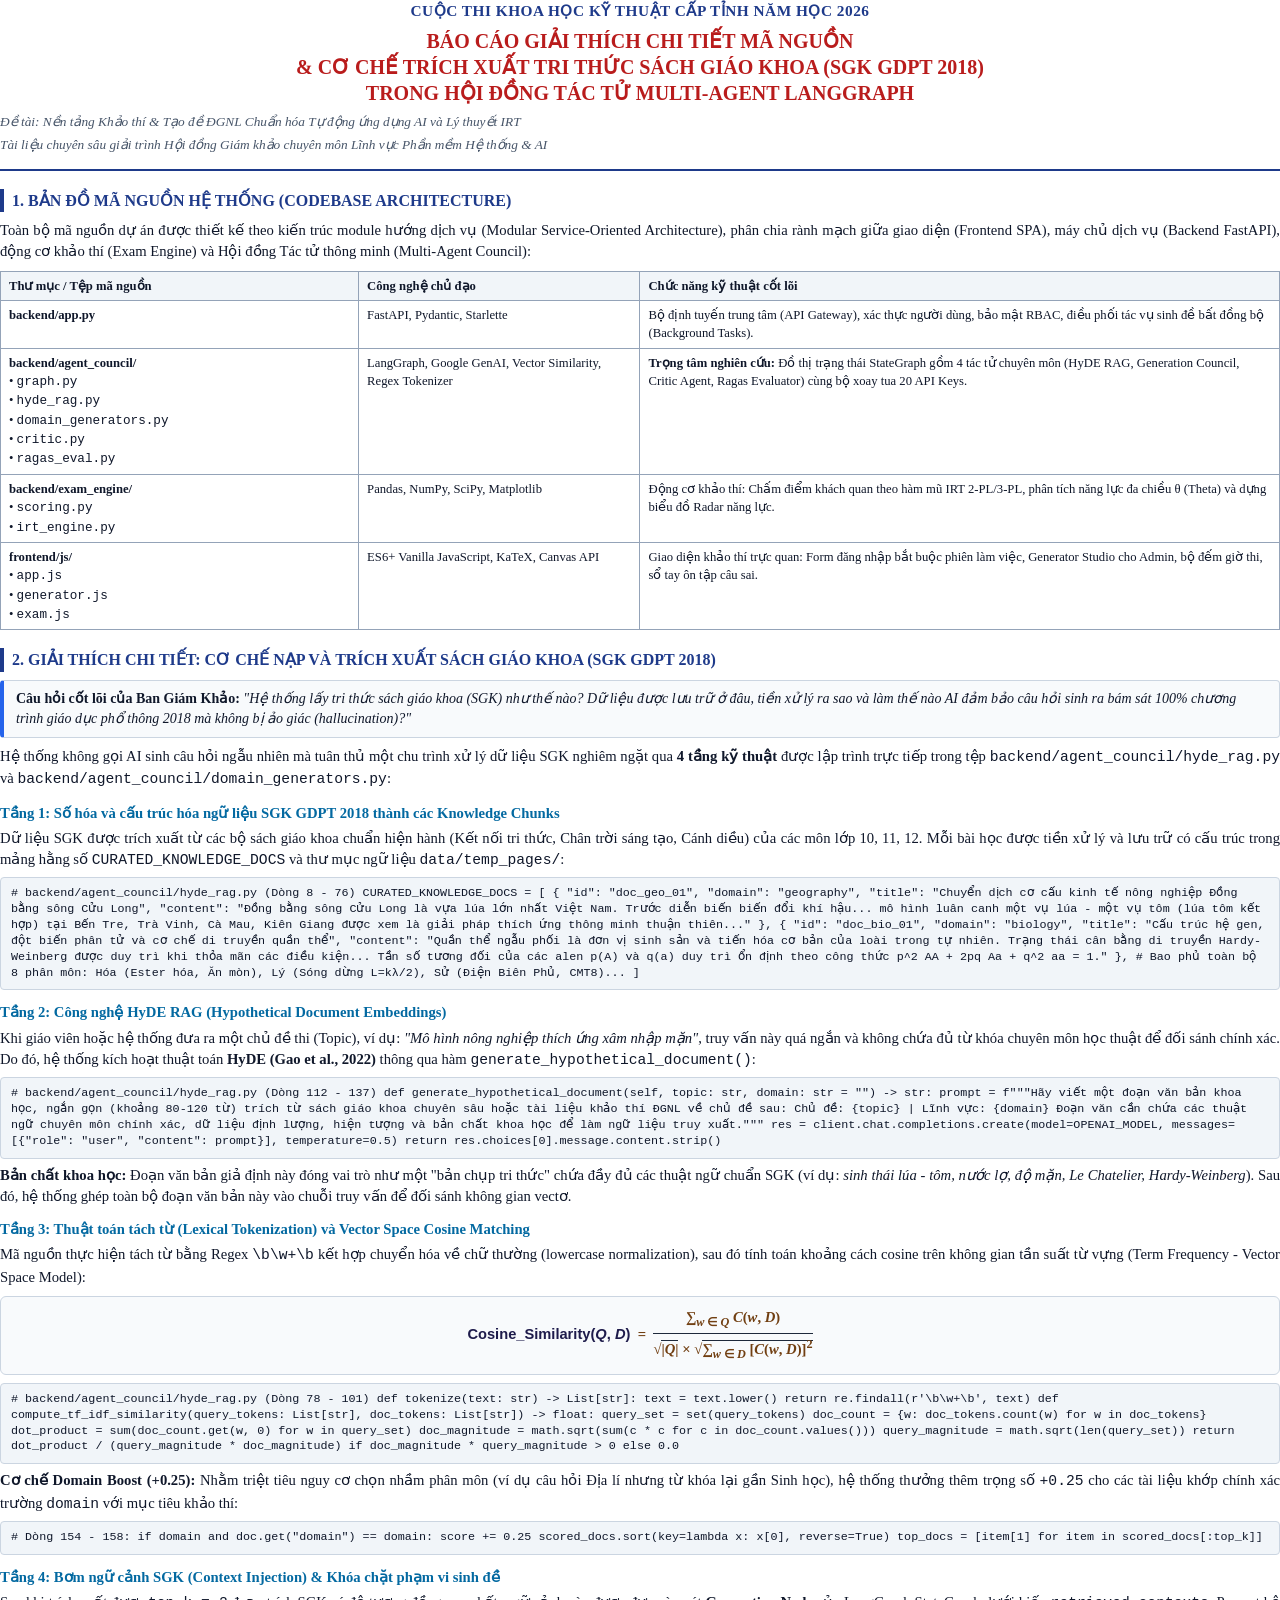
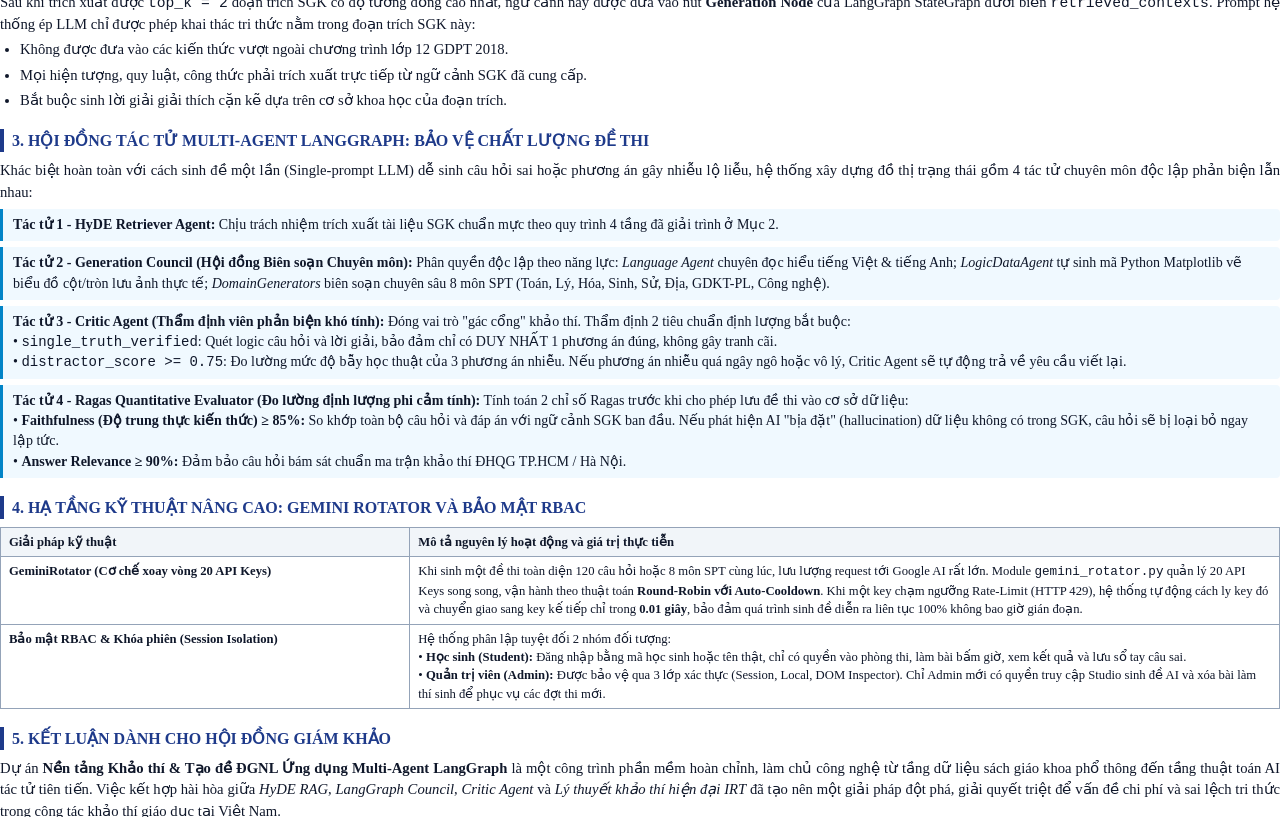
==== commit 60152640: "feat: cap nhat hoan thien he thong multi-agent, loai bo trung lap cau hoi va bo sung tai lieu KHKT" ====
--- a/tailieu_giaithich_code_multiagent.html
+++ b/tailieu_giaithich_code_multiagent.html
@@ -126,7 +126,7 @@
     <tr>
       <td><strong>backend/exam_engine/</strong><br>• <code>scoring.py</code><br>• <code>irt_engine.py</code></td>
       <td>Pandas, NumPy, SciPy, Matplotlib</td>
-      <td>Động cơ khảo thí: Chấm điểm khách quan theo hàm mũ IRT 2-PL/3-PL, phân tích năng lực đa chiều $\theta$ (Theta) và dựng biểu đồ Radar năng lực.</td>
+      <td>Động cơ khảo thí: Chấm điểm khách quan theo hàm mũ IRT 2-PL/3-PL, phân tích năng lực đa chiều &theta; (Theta) và dựng biểu đồ Radar năng lực.</td>
     </tr>
     <tr>
       <td><strong>frontend/js/</strong><br>• <code>app.js</code><br>• <code>generator.js</code><br>• <code>exam.js</code></td>
@@ -185,8 +185,12 @@
   <h3>Tầng 3: Thuật toán tách từ (Lexical Tokenization) và Vector Space Cosine Matching</h3>
   <p>Mã nguồn thực hiện tách từ bằng Regex <code>\b\w+\b</code> kết hợp chuyển hóa về chữ thường (lowercase normalization), sau đó tính toán khoảng cách cosine trên không gian tần suất từ vựng (Term Frequency - Vector Space Model):</p>
 
-  <div class="math-formula">
-    Cosine\_Similarity(Q, D) = \frac{\sum_{w \in Q} C(w, D)}{\sqrt{|Q|} \times \sqrt{\sum_{w \in D} [C(w, D)]^2}}
+  <div class="math-formula" style="font-family: 'Cambria Math', 'Times New Roman', serif; font-size: 11pt; text-align: center; background: #f8fafc; padding: 10px 14px; border: 1px solid #cbd5e1; border-radius: 6px; margin: 8px 0;">
+    <span style="font-weight: bold; font-family: sans-serif; color: #1e1b4b;">Cosine_Similarity(<i>Q</i>, <i>D</i>)</span> &nbsp;=&nbsp; 
+    <span style="display: inline-block; vertical-align: middle; text-align: center;">
+      <span style="display: block; border-bottom: 1.5px solid #1e293b; padding-bottom: 2px;">&sum;<sub><i>w</i> &isin; <i>Q</i></sub> <i>C</i>(<i>w</i>, <i>D</i>)</span>
+      <span style="display: block; padding-top: 2px;">&radic;<span style="border-top: 1px solid #1e293b;">|<i>Q</i>|</span> &times; &radic;<span style="border-top: 1px solid #1e293b;">&sum;<sub><i>w</i> &isin; <i>D</i></sub> [<i>C</i>(<i>w</i>, <i>D</i>)]<sup>2</sup></span></span>
+    </span>
   </div>
 
   <div class="code-box">
@@ -247,8 +251,8 @@
   <div class="agent-card">
     <strong>Tác tử 4 - Ragas Quantitative Evaluator (Đo lường định lượng phi cảm tính):</strong> 
     Tính toán 2 chỉ số Ragas trước khi cho phép lưu đề thi vào cơ sở dữ liệu:
-    <br>• <strong>Faithfulness (Độ trung thực kiến thức) $\ge 85\%$:</strong> So khớp toàn bộ câu hỏi và đáp án với ngữ cảnh SGK ban đầu. Nếu phát hiện AI "bịa đặt" (hallucination) dữ liệu không có trong SGK, câu hỏi sẽ bị loại bỏ ngay lập tức.
-    <br>• <strong>Answer Relevance $\ge 90\%$:</strong> Đảm bảo câu hỏi bám sát chuẩn ma trận khảo thí ĐHQG TP.HCM / Hà Nội.
+    <br>• <strong>Faithfulness (Độ trung thực kiến thức) &ge; 85%:</strong> So khớp toàn bộ câu hỏi và đáp án với ngữ cảnh SGK ban đầu. Nếu phát hiện AI "bịa đặt" (hallucination) dữ liệu không có trong SGK, câu hỏi sẽ bị loại bỏ ngay lập tức.
+    <br>• <strong>Answer Relevance &ge; 90%:</strong> Đảm bảo câu hỏi bám sát chuẩn ma trận khảo thí ĐHQG TP.HCM / Hà Nội.
   </div>
 
   <h2>4. HẠ TẦNG KỸ THUẬT NÂNG CAO: GEMINI ROTATOR VÀ BẢO MẬT RBAC</h2>
